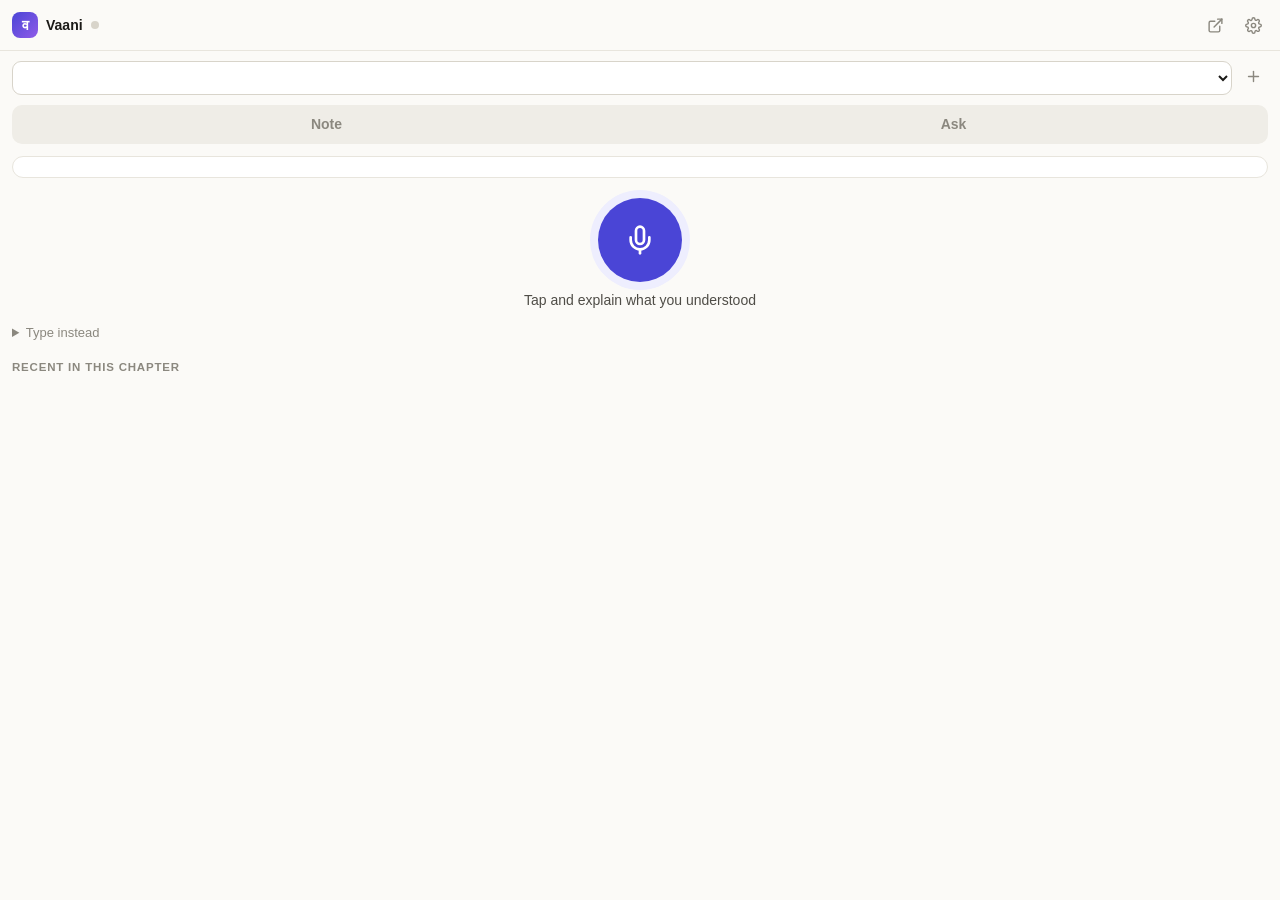
==== extension/sidepanel.html @ fa09d3d9 "Vaani Notes: voice notetaker for Indian-language study - FastAPI backend: Indic ASR (bodhan-ai/indic" ====
<!doctype html>
<html lang="en">
<head>
  <meta charset="utf-8">
  <title>Vaani Notes</title>
  <link rel="stylesheet" href="sidepanel.css">
</head>
<body>
  <header class="top">
    <span class="logo" aria-hidden="true">व</span>
    <b>Vaani</b>
    <span id="conn" class="conn" title="Checking server…"></span>
    <span class="grow"></span>
    <a id="open-dash" class="icon-btn" title="Open dashboard" target="_blank" data-ic="external"></a>
    <button id="settings-btn" class="icon-btn" title="Settings" data-ic="gear"></button>
  </header>

  <div id="notice" class="notice" hidden role="alert"></div>

  <section id="settings" class="settings" hidden>
    <label>Server<input id="api" placeholder="http://localhost:8000" spellcheck="false"></label>
    <label>I speak
      <select id="speak">
        <option value="">Auto-detect</option>
        <option value="hi">Hindi + English</option><option value="bn">Bengali + English</option>
        <option value="ta">Tamil + English</option><option value="te">Telugu + English</option>
        <option value="mr">Marathi + English</option><option value="kn">Kannada + English</option>
        <option value="ml">Malayalam + English</option><option value="gu">Gujarati + English</option>
        <option value="pa">Punjabi + English</option><option value="or">Odia + English</option>
        <option value="as">Assamese + English</option><option value="ur">Urdu + English</option>
        <option value="en">English</option>
      </select>
    </label>
    <label>Reply in
      <select id="lang">
        <option value="">My language</option>
        <option>English</option><option>Hindi</option>
        <option value="Hinglish (Hindi in Latin script mixed with English)">Hinglish</option>
        <option>Bengali</option><option>Tamil</option><option>Telugu</option><option>Marathi</option>
        <option>Kannada</option><option>Malayalam</option><option>Gujarati</option><option>Punjabi</option>
        <option>Odia</option><option>Assamese</option><option>Urdu</option>
      </select>
    </label>
    <p class="hint">Shortcuts: <kbd>Alt+Shift+N</kbd> open · <kbd>Alt+Shift+R</kbd> voice note. Change them at chrome://extensions/shortcuts</p>
  </section>

  <div class="chapter-row">
    <select id="chapter" aria-label="Chapter"></select>
    <button id="new-chapter-btn" class="icon-btn" title="New chapter" data-ic="plus"></button>
  </div>
  <form id="new-chapter" class="new-chapter" hidden>
    <select id="nc-subject" aria-label="Subject"></select>
    <input id="nc-subject-name" placeholder="New subject, e.g. Polity" hidden>
    <input id="nc-name" placeholder="Chapter name, e.g. Fundamental Rights" required>
    <div class="row"><button type="button" class="btn ghost" id="nc-cancel">Cancel</button><button class="btn primary">Create chapter</button></div>
  </form>

  <nav class="tabs" role="tablist">
    <button data-tab="note" role="tab">Note</button>
    <button data-tab="ask" role="tab">Ask</button>
  </nav>

  <main id="tab-note" class="pane">
    <div id="context" class="context"></div>
    <div class="recorder">
      <button id="mic" class="mic-big" title="Speak a note (Alt+Shift+R)" data-ic="mic"></button>
      <div id="rec-status" class="rec-status">Tap and explain what you understood</div>
      <button id="cancel-rec" class="btn ghost sm" hidden>Cancel</button>
    </div>
    <details class="type-note">
      <summary>Type instead</summary>
      <form id="type-form"><textarea name="text" rows="3" placeholder="Any language, mix English freely…" required></textarea>
        <button class="btn primary sm">Save note</button></form>
    </details>
    <h3 class="sec">Recent in this chapter</h3>
    <div id="recent" class="recent"></div>
  </main>

  <main id="tab-ask" class="pane" hidden>
    <div class="ask-top">
      <div class="seg" role="radiogroup" aria-label="Scope">
        <button data-scope="chapter">Chapter</button><button data-scope="subject">Subject</button><button data-scope="all">All</button>
      </div>
      <div class="quick">
        <button class="btn sm" data-intent="summary">Summary</button>
        <button class="btn sm" data-intent="flashcards">Flashcards</button>
        <button class="btn sm" data-intent="quiz">Quiz</button>
      </div>
    </div>
    <div id="thread" class="thread" aria-live="polite">
      <p class="muted hint-ask">Ask in any language. Answers come from your own notes.</p>
    </div>
    <form id="ask-form" class="composer">
      <textarea id="q" rows="1" placeholder="Ask your notes…" aria-label="Question"></textarea>
      <button type="button" id="ask-mic" class="round" title="Ask by voice" data-ic="mic"></button>
      <button class="round send" title="Send" data-ic="send"></button>
    </form>
  </main>

  <script src="sidepanel.js"></script>
</body>
</html>
---- extension/sidepanel.css ----
:root {
  --bg: #fbfaf7; --card: #fff; --fg: #1b1a17; --fg2: #4f4d47; --muted: #8b887f; --line: #e8e5dd; --line2: #d8d4ca;
  --hover: #efede7; --accent: #4a45d6; --accent-soft: #eeeefe; --accent-line: #c9c7f7; --rec: #e5484d;
  --ok: #26915a; --ok-soft: #e7f5ec; --warn: #a3600b; --warn-soft: #fcf2df; --bad: #d4343a; --bad-soft: #fcebeb;
  --shadow: 0 1px 2px rgba(25, 22, 15, .05), 0 3px 10px rgba(25, 22, 15, .04);
  color-scheme: light;
}
@media (prefers-color-scheme: dark) {
  :root {
    --bg: #1a1a18; --card: #201f1d; --fg: #ecebe6; --fg2: #c2c0b9; --muted: #8e8c85; --line: #2c2b28; --line2: #3a3935;
    --hover: #262522; --accent: #8b87ff; --accent-soft: #25244a; --accent-line: #3e3b80; --rec: #ff6369;
    --ok: #4cc38a; --ok-soft: #16301f; --warn: #f1a10d; --warn-soft: #33270f; --bad: #ff6369; --bad-soft: #3a1a1b;
    --shadow: 0 1px 2px rgba(0, 0, 0, .3); color-scheme: dark;
  }
}
* { box-sizing: border-box; }
html, body { height: 100%; margin: 0; }
body {
  display: flex; flex-direction: column; background: var(--bg); color: var(--fg);
  font: 14px/1.5 ui-sans-serif, -apple-system, BlinkMacSystemFont, "Segoe UI", "Noto Sans", "Noto Sans Devanagari", sans-serif;
}
button, input, select, textarea { font: inherit; color: inherit; }
button { cursor: pointer; }
:focus-visible { outline: 2px solid var(--accent); outline-offset: 2px; }
[hidden] { display: none !important; }
.ic { width: 18px; height: 18px; flex: none; }
.muted { color: var(--muted); }
kbd { font: 600 11px ui-monospace, monospace; padding: 1px 5px; border: 1px solid var(--line2); border-radius: 5px; background: var(--card); }

.btn { display: inline-flex; align-items: center; justify-content: center; gap: 6px; padding: 7px 12px; border: 1px solid var(--line2); border-radius: 9px; background: var(--card); font-weight: 550; }
.btn:hover { background: var(--hover); }
.btn.primary { background: var(--accent); border-color: transparent; color: #fff; }
.btn.ghost { background: transparent; border-color: transparent; }
.btn.sm { padding: 5px 10px; font-size: 13px; }
.icon-btn { display: inline-grid; place-items: center; width: 30px; height: 30px; flex: none; border: 0; border-radius: 8px; background: transparent; color: var(--muted); }
.icon-btn:hover { background: var(--hover); color: var(--fg); }
.icon-btn .ic { width: 17px; height: 17px; }
input, select, textarea { width: 100%; padding: 7px 9px; border: 1px solid var(--line2); border-radius: 9px; background: var(--card); }
input:focus, select:focus, textarea:focus { border-color: var(--accent); outline: none; box-shadow: 0 0 0 3px var(--accent-soft); }

/* header */
.top { display: flex; align-items: center; gap: 8px; padding: 10px 12px; border-bottom: 1px solid var(--line); }
.logo { display: grid; place-items: center; width: 26px; height: 26px; border-radius: 8px; background: linear-gradient(135deg, var(--accent), #8f5be8); color: #fff; font-weight: 700; }
.grow { flex: 1; }
.conn { width: 8px; height: 8px; border-radius: 50%; background: var(--line2); }
.conn.ok { background: var(--ok); } .conn.bad { background: var(--bad); }
.notice { margin: 10px 12px 0; padding: 8px 10px; border-radius: 9px; background: var(--warn-soft); color: var(--warn); font-size: 13px; }
.settings { display: grid; gap: 8px; padding: 12px; border-bottom: 1px solid var(--line); background: var(--card); }
.settings label { display: grid; gap: 3px; font-size: 12px; font-weight: 600; color: var(--muted); }
.hint { margin: 0; font-size: 12px; color: var(--muted); }

.chapter-row { display: flex; gap: 6px; padding: 10px 12px 0; }
.chapter-row select { font-weight: 600; }
.new-chapter { display: grid; gap: 6px; margin: 8px 12px 0; padding: 10px; border: 1px solid var(--accent-line); border-radius: 12px; background: var(--card); }
.row { display: flex; justify-content: flex-end; gap: 6px; }

.tabs { display: flex; gap: 4px; margin: 10px 12px 0; padding: 3px; border-radius: 10px; background: var(--hover); }
.tabs button { flex: 1; padding: 6px; border: 0; border-radius: 8px; background: transparent; font-weight: 600; color: var(--muted); }
.tabs button.active { background: var(--card); color: var(--fg); box-shadow: var(--shadow); }
.pane { flex: 1; min-height: 0; overflow-y: auto; padding: 12px; }

/* note tab */
.context { display: grid; gap: 6px; padding: 10px 12px; border: 1px solid var(--line); border-radius: 12px; background: var(--card); font-size: 13px; }
.ctx-title { display: flex; align-items: center; gap: 6px; font-weight: 600; min-width: 0; }
.ctx-title span { overflow: hidden; text-overflow: ellipsis; white-space: nowrap; }
.ctx-title .ic { width: 15px; height: 15px; color: var(--muted); }
.pill { flex: none; padding: 1px 7px; border-radius: 99px; background: var(--accent-soft); color: var(--accent); font-size: 11.5px; font-weight: 650; }
.sel { display: flex; gap: 8px; align-items: flex-start; color: var(--fg2); }
.sel input { width: auto; margin-top: 3px; }
.sel q { display: -webkit-box; -webkit-line-clamp: 3; -webkit-box-orient: vertical; overflow: hidden; font-style: italic; }
.recorder { display: grid; justify-items: center; gap: 8px; padding: 20px 0 12px; }
.mic-big {
  display: grid; place-items: center; width: 84px; height: 84px; border: 0; border-radius: 50%; background: var(--accent); color: #fff;
  box-shadow: 0 0 0 8px var(--accent-soft); transition: transform .1s, background .15s;
}
.mic-big:hover { transform: scale(1.04); }
.mic-big .ic { width: 32px; height: 32px; }
.mic-big.recording { background: var(--rec); animation: pulse 1.2s infinite; }
.mic-big:disabled { opacity: .5; cursor: not-allowed; }
@keyframes pulse { 0% { box-shadow: 0 0 0 0 rgba(229, 72, 77, .55); } 100% { box-shadow: 0 0 0 16px rgba(229, 72, 77, 0); } }
.rec-status { min-height: 21px; text-align: center; color: var(--fg2); font-variant-numeric: tabular-nums; }
.type-note { margin-bottom: 6px; font-size: 13px; }
.type-note summary { cursor: pointer; color: var(--muted); width: fit-content; }
.type-note form { display: grid; gap: 6px; margin-top: 6px; justify-items: end; }
.sec { margin: 16px 0 8px; font-size: 11.5px; letter-spacing: .07em; text-transform: uppercase; color: var(--muted); }
.recent { display: grid; gap: 8px; }
.empty { padding: 14px; border: 1px dashed var(--line2); border-radius: 12px; text-align: center; font-size: 13px; color: var(--muted); }
.note { padding: 10px 12px; border: 1px solid var(--line); border-radius: 12px; background: var(--card); box-shadow: var(--shadow); font-size: 13px; }
.note h4 { margin: 0 0 4px; font-size: 14px; }
.note ul { margin: 4px 0 0; padding-left: 16px; color: var(--fg2); }
.note li::marker { color: var(--accent); }
.topic-chip { display: inline-block; margin-bottom: 4px; font-size: 11px; font-weight: 650; color: var(--accent); }
.flag { margin-top: 6px; padding: 5px 8px; border-radius: 8px; background: var(--warn-soft); color: var(--warn); }
.note.pending { border-style: dashed; border-color: var(--accent-line); }
.note.failed { border-color: var(--bad); background: var(--bad-soft); }
.note.flash { animation: flash 2s ease-out; }
@keyframes flash { 0%, 30% { border-color: var(--accent); box-shadow: 0 0 0 3px var(--accent-soft); } }
.steps { margin: 0; padding: 0; list-style: none; }
.steps li { display: flex; align-items: center; gap: 7px; padding: 1px 0; color: var(--muted); }
.steps li::before { content: ""; width: 8px; height: 8px; border: 2px solid var(--line2); border-radius: 50%; }
.steps li.done { color: var(--fg2); } .steps li.done::before { border-color: var(--ok); background: var(--ok); }
.steps li.active { color: var(--accent); font-weight: 600; }
.steps li.active::before { border-color: var(--accent); border-top-color: transparent; animation: spin .8s linear infinite; }
@keyframes spin { to { transform: rotate(360deg); } }
.said { margin: 6px 0 0; color: var(--fg2); font-style: italic; }
.note .row { justify-content: flex-start; margin-top: 8px; }

/* ask tab */
#tab-ask { display: flex; flex-direction: column; padding: 0; overflow: hidden; }
.ask-top { padding: 12px 12px 8px; border-bottom: 1px solid var(--line); }
.seg { display: flex; padding: 3px; border-radius: 9px; background: var(--hover); }
.seg button { flex: 1; padding: 4px; border: 0; border-radius: 7px; background: transparent; font-size: 12.5px; font-weight: 550; color: var(--muted); }
.seg button.active { background: var(--card); color: var(--fg); box-shadow: var(--shadow); }
.quick { display: grid; grid-template-columns: repeat(3, 1fr); gap: 6px; margin-top: 8px; }
.thread { flex: 1; overflow-y: auto; padding: 12px; }
.hint-ask { margin: 8px 0; font-size: 13px; }
.turn { margin-bottom: 14px; }
.bubble { width: fit-content; max-width: 90%; margin-left: auto; padding: 6px 11px; border-radius: 14px 14px 4px 14px; background: var(--accent); color: #fff; white-space: pre-wrap; }
.reply { margin-top: 6px; padding: 10px 12px; border: 1px solid var(--line); border-radius: 4px 14px 14px 14px; background: var(--card); font-size: 13.5px; }
.reply .err { color: var(--bad); }
.scope-chip { margin-bottom: 6px; font-size: 11px; font-weight: 600; color: var(--muted); }
.prose p { margin: 0 0 6px; } .prose h4 { margin: 8px 0 2px; font-size: 13px; } .prose ul { margin: 0 0 6px; padding-left: 16px; }
.outside { margin-top: 8px; padding: 8px 10px; border-radius: 9px; background: var(--hover); color: var(--fg2); }
.label { display: block; font-size: 10.5px; font-weight: 700; letter-spacing: .07em; text-transform: uppercase; color: var(--muted); }
.typing { display: inline-flex; gap: 4px; } .typing i { width: 6px; height: 6px; border-radius: 50%; background: var(--muted); animation: bounce 1s infinite; }
.typing i:nth-child(2) { animation-delay: .15s; } .typing i:nth-child(3) { animation-delay: .3s; }
@keyframes bounce { 30% { transform: translateY(-3px); opacity: 1; } 0%, 60%, 100% { opacity: .35; } }
.fc { height: 170px; perspective: 900px; cursor: pointer; } .fc:not(.active) { display: none; }
.fc-inner { position: relative; height: 100%; transition: transform .45s; transform-style: preserve-3d; }
.fc.flipped .fc-inner { transform: rotateY(180deg); }
.fc-face { position: absolute; inset: 0; display: grid; place-items: center; padding: 14px; overflow: auto; border: 1px solid var(--line); border-radius: 12px; background: var(--bg); text-align: center; backface-visibility: hidden; -webkit-backface-visibility: hidden; }
.fc-face.front { font-weight: 600; } .fc-face.back { transform: rotateY(180deg); background: var(--accent-soft); }
.deck-nav { display: flex; align-items: center; justify-content: space-between; margin-top: 6px; font-size: 12.5px; color: var(--muted); }
.score { margin-bottom: 6px; font-size: 12px; font-weight: 650; color: var(--accent); }
.qq { padding: 8px 0; border-top: 1px solid var(--line); } .qq:first-of-type { border-top: 0; }
.qq p { margin: 0 0 6px; font-weight: 600; }
.opt { display: block; width: 100%; margin: 4px 0; padding: 6px 10px; border: 1px solid var(--line2); border-radius: 9px; background: transparent; text-align: left; font-size: 13px; }
.qq.done .opt { pointer-events: none; opacity: .6; }
.qq.done .opt.right { border-color: var(--ok); background: var(--ok-soft); color: var(--ok); opacity: 1; font-weight: 600; }
.qq.done .opt.wrong { border-color: var(--bad); background: var(--bad-soft); color: var(--bad); opacity: 1; }
.explain { margin-top: 6px; padding: 6px 8px; border-radius: 8px; background: var(--hover); font-size: 12.5px; color: var(--fg2); }
.composer { display: flex; align-items: flex-end; gap: 6px; margin: 0 10px 10px; padding: 6px 6px 6px 12px; border: 1px solid var(--line2); border-radius: 16px; background: var(--card); }
.composer:focus-within { border-color: var(--accent); }
.composer textarea { flex: 1; max-height: 120px; padding: 6px 0; border: 0; resize: none; box-shadow: none; background: transparent; }
.round { display: grid; place-items: center; width: 34px; height: 34px; flex: none; border: 0; border-radius: 50%; background: var(--hover); color: var(--fg2); }
.round.send { background: var(--accent); color: #fff; }
.round.recording { background: var(--rec); color: #fff; animation: pulse 1.2s infinite; }
.round .ic { width: 16px; height: 16px; }
@media (prefers-reduced-motion: reduce) { *, *::before { animation: none !important; transition: none !important; } }
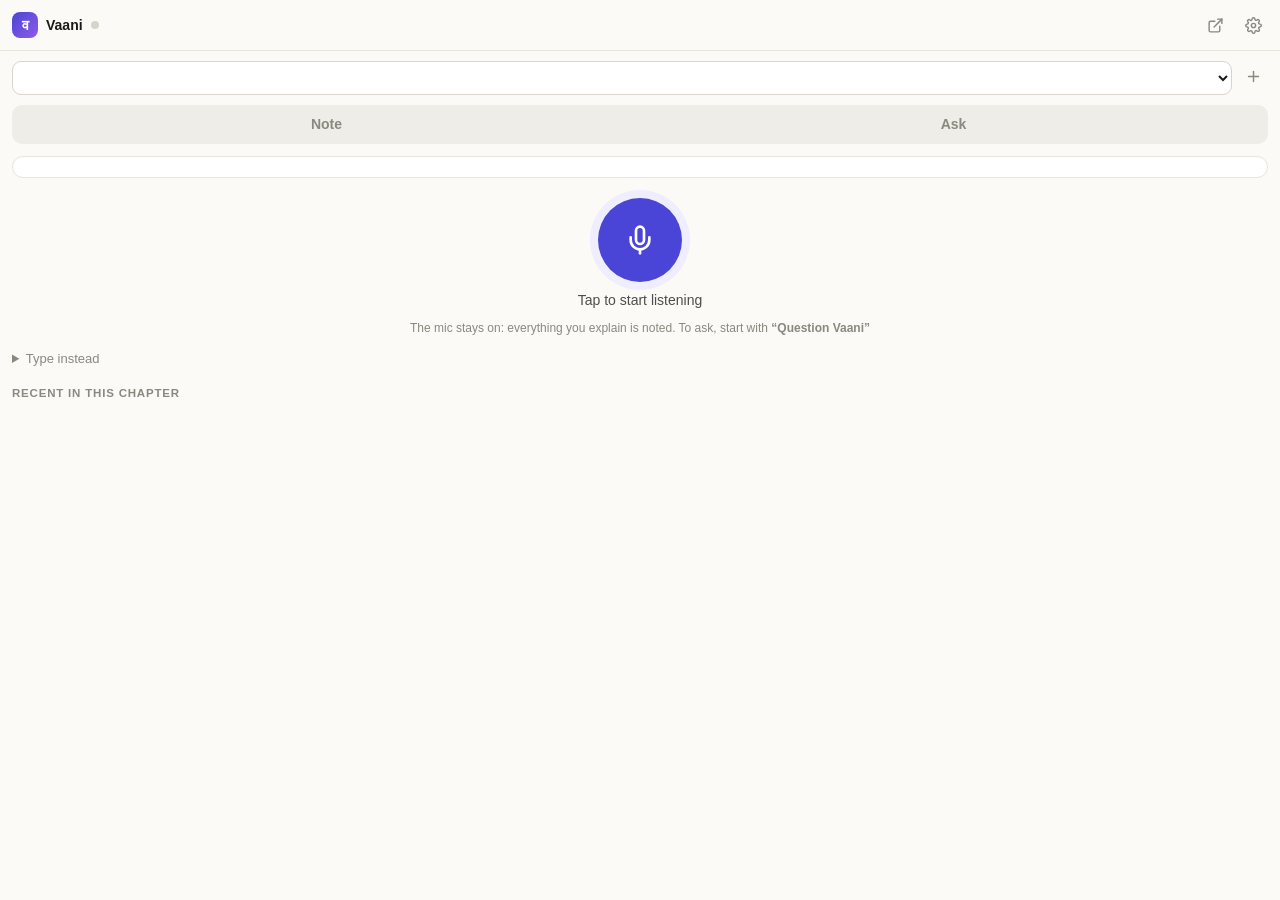
==== commit fe97a8da: "Agentic study session: continuous listening, wake-phrase doubts, any language - Agents (backend/app/" ====
--- a/extension/sidepanel.html
+++ b/extension/sidepanel.html
@@ -19,18 +19,6 @@
 
   <section id="settings" class="settings" hidden>
     <label>Server<input id="api" placeholder="http://localhost:8000" spellcheck="false"></label>
-    <label>I speak
-      <select id="speak">
-        <option value="">Auto-detect</option>
-        <option value="hi">Hindi + English</option><option value="bn">Bengali + English</option>
-        <option value="ta">Tamil + English</option><option value="te">Telugu + English</option>
-        <option value="mr">Marathi + English</option><option value="kn">Kannada + English</option>
-        <option value="ml">Malayalam + English</option><option value="gu">Gujarati + English</option>
-        <option value="pa">Punjabi + English</option><option value="or">Odia + English</option>
-        <option value="as">Assamese + English</option><option value="ur">Urdu + English</option>
-        <option value="en">English</option>
-      </select>
-    </label>
     <label>Reply in
       <select id="lang">
         <option value="">My language</option>
@@ -55,6 +43,11 @@
     <div class="row"><button type="button" class="btn ghost" id="nc-cancel">Cancel</button><button class="btn primary">Create chapter</button></div>
   </form>
 
+  <div id="convo" class="convo" hidden>
+    <span class="live-dot"></span><span>Follow-up? Start with “Question Vaani”</span>
+    <button class="btn sm" id="end-convo">Back to notes</button>
+  </div>
+
   <nav class="tabs" role="tablist">
     <button data-tab="note" role="tab">Note</button>
     <button data-tab="ask" role="tab">Ask</button>
@@ -63,9 +56,9 @@
   <main id="tab-note" class="pane">
     <div id="context" class="context"></div>
     <div class="recorder">
-      <button id="mic" class="mic-big" title="Speak a note (Alt+Shift+R)" data-ic="mic"></button>
-      <div id="rec-status" class="rec-status">Tap and explain what you understood</div>
-      <button id="cancel-rec" class="btn ghost sm" hidden>Cancel</button>
+      <button id="mic" class="mic-big" title="Start / stop listening (Alt+Shift+R)" data-ic="mic"></button>
+      <div id="rec-status" class="rec-status">Tap to start listening</div>
+      <div class="hint">The mic stays on: everything you explain is noted. To ask, start with <b>“Question Vaani”</b></div>
     </div>
     <details class="type-note">
       <summary>Type instead</summary>
@@ -97,6 +90,7 @@
     </form>
   </main>
 
+  <script src="listen.js"></script>
   <script src="sidepanel.js"></script>
 </body>
 </html>
--- a/extension/sidepanel.css
+++ b/extension/sidepanel.css
@@ -105,6 +105,16 @@
 .said { margin: 6px 0 0; color: var(--fg2); font-style: italic; }
 .note .row { justify-content: flex-start; margin-top: 8px; }
 
+.convo { display: flex; align-items: center; gap: 8px; margin: 10px 12px 0; padding: 7px 9px; border: 1px solid var(--accent-line); border-radius: 11px; background: var(--accent-soft); font-size: 12px; color: var(--accent); }
+.convo span:nth-child(2) { flex: 1; }
+.live-dot { width: 7px; height: 7px; flex: none; border-radius: 50%; background: var(--accent); animation: blink 1.4s infinite; }
+@keyframes blink { 50% { opacity: .3; } }
+.tutor-tag { margin-bottom: 3px; font-size: 10.5px; font-weight: 700; letter-spacing: .06em; text-transform: uppercase; color: var(--accent); }
+.steps-used { margin-top: 8px; font-size: 11.5px; color: var(--muted); }
+.sources { display: flex; flex-wrap: wrap; gap: 5px; margin-top: 6px; }
+.src-chip { max-width: 100%; overflow: hidden; padding: 2px 9px; border: 1px solid var(--line2); border-radius: 99px; font-size: 11.5px; color: var(--fg2); text-decoration: none; text-overflow: ellipsis; white-space: nowrap; }
+.src-chip:hover { border-color: var(--accent); color: var(--accent); }
+
 /* ask tab */
 #tab-ask { display: flex; flex-direction: column; padding: 0; overflow: hidden; }
 .ask-top { padding: 12px 12px 8px; border-bottom: 1px solid var(--line); }
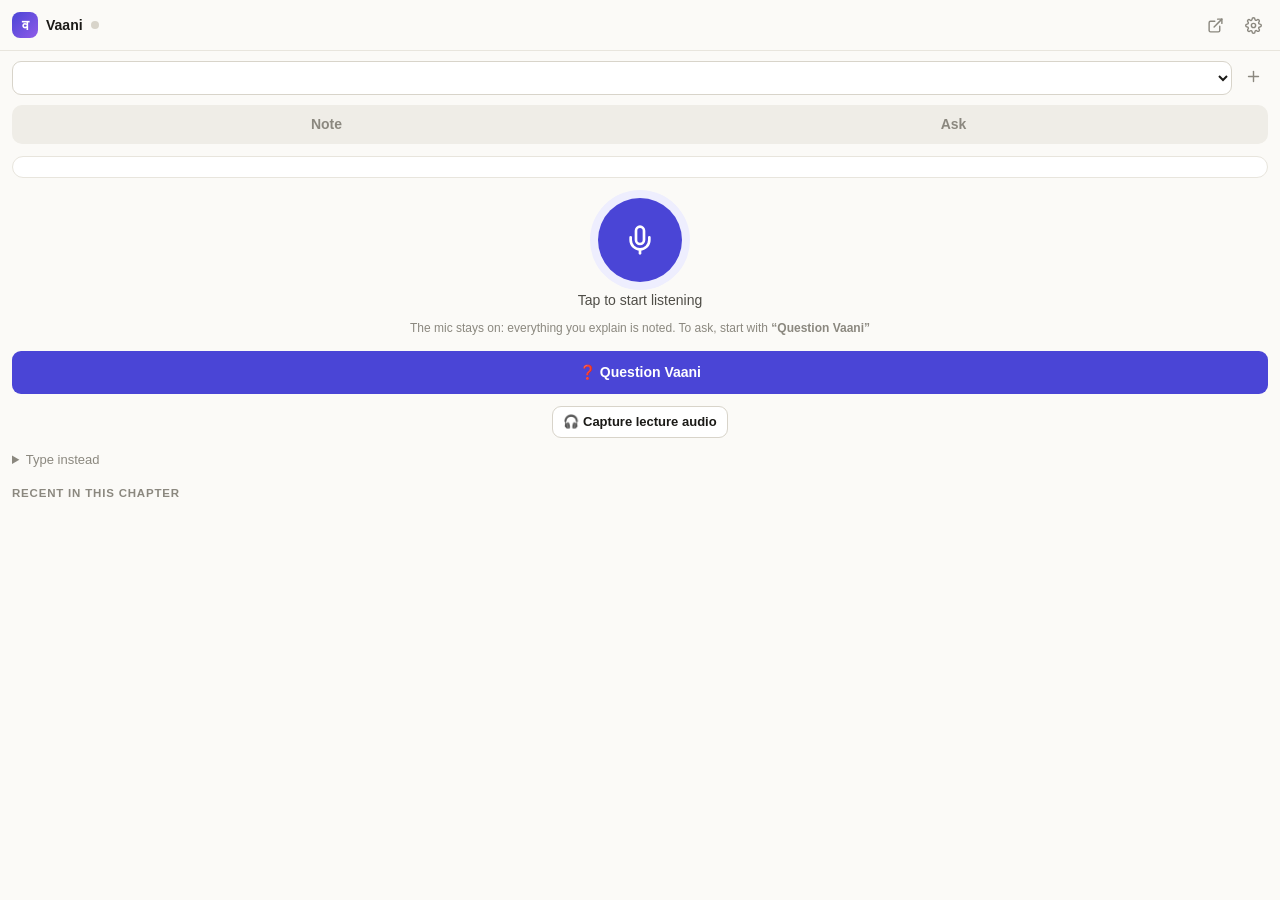
==== commit 942bab88: "Lecture capture, Question Vaani button, non-repeating notes - Lecture capture (extension): the tab's" ====
--- a/extension/sidepanel.html
+++ b/extension/sidepanel.html
@@ -29,7 +29,7 @@
         <option>Odia</option><option>Assamese</option><option>Urdu</option>
       </select>
     </label>
-    <p class="hint">Shortcuts: <kbd>Alt+Shift+N</kbd> open · <kbd>Alt+Shift+R</kbd> voice note. Change them at chrome://extensions/shortcuts</p>
+    <p class="hint">Shortcuts: <kbd>Alt+Shift+N</kbd> open · <kbd>Alt+Shift+R</kbd> listen · <kbd>Alt+Shift+L</kbd> capture lecture. Change them at chrome://extensions/shortcuts</p>
   </section>
 
   <div class="chapter-row">
@@ -59,6 +59,9 @@
       <button id="mic" class="mic-big" title="Start / stop listening (Alt+Shift+R)" data-ic="mic"></button>
       <div id="rec-status" class="rec-status">Tap to start listening</div>
       <div class="hint">The mic stays on: everything you explain is noted. To ask, start with <b>“Question Vaani”</b></div>
+      <button id="qv-btn" class="btn primary qv-btn" title="Pause the video and ask Vaani a question (Esc cancels)">❓ Question Vaani</button>
+      <button id="lecture-btn" class="btn sm lecture-btn" title="Turn the lecture playing in this tab into notes (or press Alt+Shift+L on the lecture tab)">🎧 Capture lecture audio</button>
+      <div id="lecture-status" class="hint" hidden></div>
     </div>
     <details class="type-note">
       <summary>Type instead</summary>
--- a/extension/sidepanel.css
+++ b/extension/sidepanel.css
@@ -79,6 +79,11 @@
 .mic-big:disabled { opacity: .5; cursor: not-allowed; }
 @keyframes pulse { 0% { box-shadow: 0 0 0 0 rgba(229, 72, 77, .55); } 100% { box-shadow: 0 0 0 16px rgba(229, 72, 77, 0); } }
 .rec-status { min-height: 21px; text-align: center; color: var(--fg2); font-variant-numeric: tabular-nums; }
+.qv-btn { width: 100%; margin-top: 6px; padding: 10px; font-size: 14px; }
+.qv-btn.recording { background: var(--rec); animation: pulse 1.2s infinite; }
+.qv-btn.sending { opacity: .7; cursor: progress; }
+.lecture-btn { margin-top: 4px; }
+.lecture-btn.on { background: var(--accent-soft); border-color: var(--accent); color: var(--accent); }
 .type-note { margin-bottom: 6px; font-size: 13px; }
 .type-note summary { cursor: pointer; color: var(--muted); width: fit-content; }
 .type-note form { display: grid; gap: 6px; margin-top: 6px; justify-items: end; }
